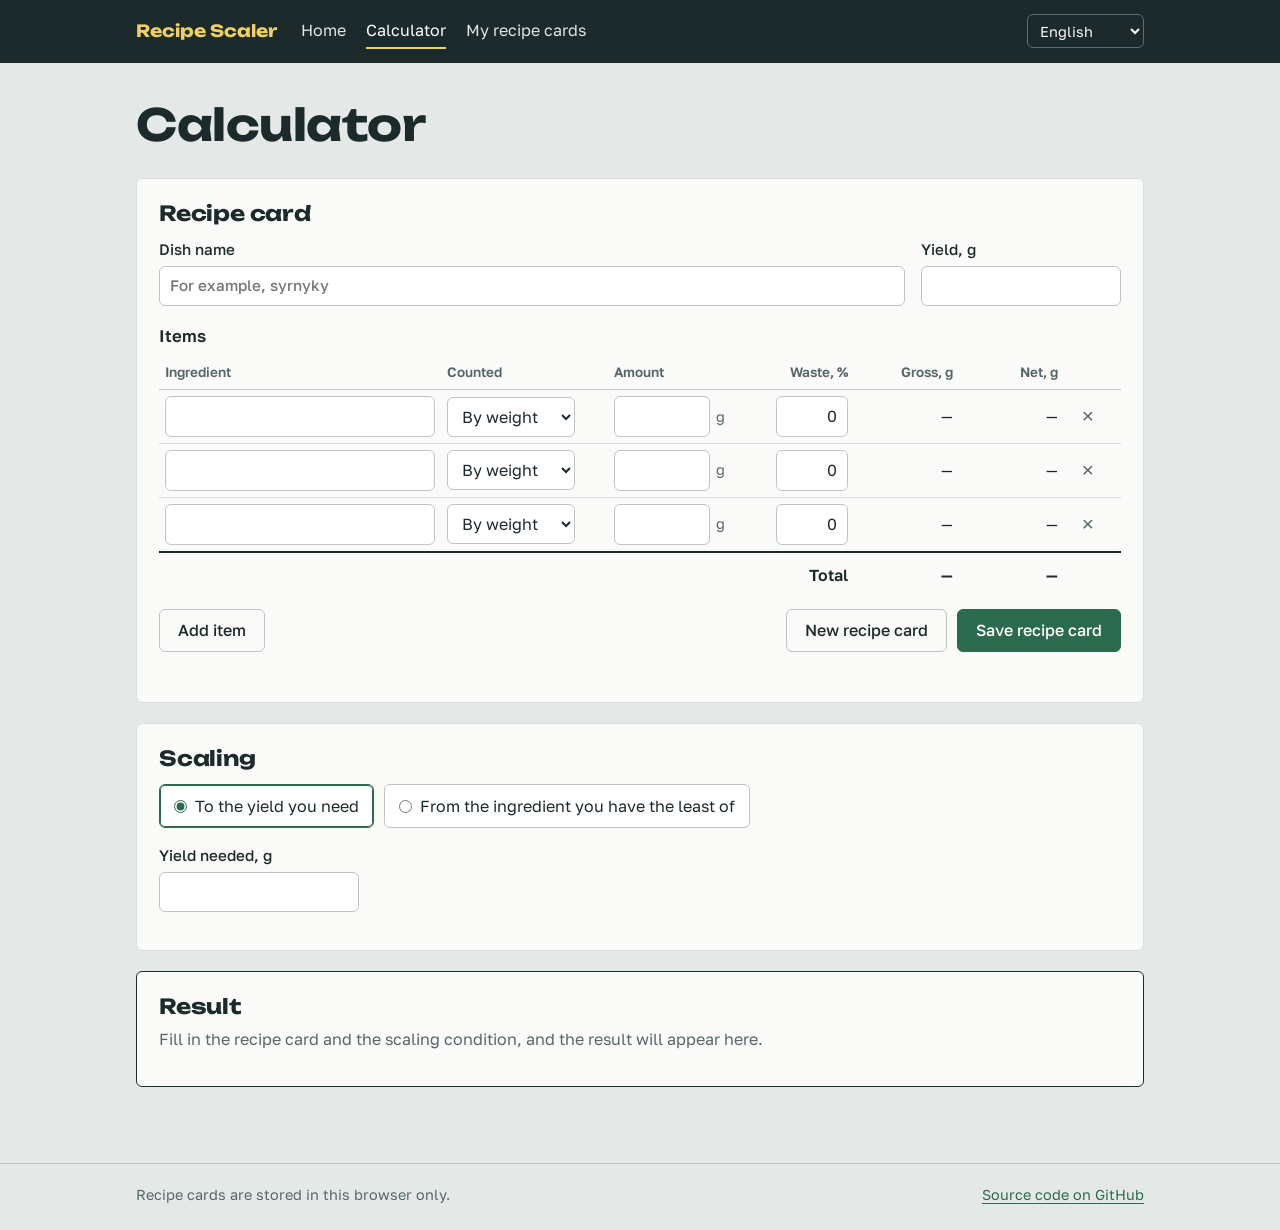
==== calculator.html @ b927e79c "Add Recipe Scaler: calculator, saved recipe cards, uk/en interface" ====
<!doctype html>
<html lang="en">
<head>
  <meta charset="utf-8">
  <meta name="viewport" content="width=device-width, initial-scale=1">
  <title>Calculator — Recipe Scaler</title>
  <link rel="icon" href="favicon.svg" type="image/svg+xml">
  <link rel="preconnect" href="https://fonts.googleapis.com">
  <link rel="preconnect" href="https://fonts.gstatic.com" crossorigin>
  <link href="https://fonts.googleapis.com/css2?family=Golos+Text:wght@400;500;600&family=Unbounded:wght@500;700&display=swap" rel="stylesheet">
  <link rel="stylesheet" href="css/style.css">
</head>
<body data-title="title.calculator" data-page="calculator">
  <a class="skip-link" href="#main">Skip to content</a>
  <header class="site-header">
    <div class="wrap header-row">
      <a class="brand" href="index.html">Recipe Scaler</a>
      <nav class="site-nav">
        <a href="index.html" data-i18n="nav.home">Home</a>
        <a href="calculator.html" aria-current="page" data-i18n="nav.calculator">Calculator</a>
        <a href="recipes.html" data-i18n="nav.cards">My recipe cards</a>
      </nav>
      <select id="lang-select" class="lang-select" data-i18n-aria-label="nav.language" aria-label="Interface language"></select>
    </div>
  </header>

  <main id="main" class="wrap page">
    <h1 data-i18n="calc.title">Calculator</h1>
    <p id="load-message" class="notice" hidden></p>

    <section class="panel" aria-labelledby="card-heading">
      <h2 id="card-heading" data-i18n="calc.card">Recipe card</h2>

      <div class="field-row">
        <label class="field field-wide">
          <span data-i18n="calc.name">Dish name</span>
          <input id="card-name" type="text" autocomplete="off" data-i18n-placeholder="calc.namePh">
        </label>
        <label class="field">
          <span data-i18n="calc.yield">Yield, g</span>
          <input id="card-yield" type="text" inputmode="decimal" autocomplete="off">
        </label>
      </div>

      <h3 data-i18n="calc.items">Items</h3>
      <div class="table-scroll">
        <table class="items-table">
          <thead>
            <tr>
              <th scope="col" data-i18n="col.name">Ingredient</th>
              <th scope="col" data-i18n="col.type">Counted</th>
              <th scope="col" data-i18n="col.amount">Amount</th>
              <th scope="col" class="num" data-i18n="col.waste">Waste, %</th>
              <th scope="col" class="num" data-i18n="col.gross">Gross, g</th>
              <th scope="col" class="num" data-i18n="col.net">Net, g</th>
              <th scope="col"><span class="visually-hidden" data-i18n="calc.removeItem">Remove item</span></th>
            </tr>
          </thead>
          <tbody id="items-body"></tbody>
          <tfoot>
            <tr>
              <th scope="row" colspan="4" data-i18n="calc.totals">Total</th>
              <td class="num" id="total-gross">—</td>
              <td class="num" id="total-net">—</td>
              <td></td>
            </tr>
          </tfoot>
        </table>
      </div>

      <div class="actions">
        <button type="button" class="button" id="add-item" data-i18n="calc.addItem">Add item</button>
        <span class="spacer"></span>
        <button type="button" class="button" id="new-card" data-i18n="calc.new">New recipe card</button>
        <button type="button" class="button button-primary" id="save-card" data-i18n="calc.save">Save recipe card</button>
      </div>
      <p id="save-status" class="status" role="status" aria-live="polite"></p>
    </section>

    <section class="panel" aria-labelledby="scale-heading">
      <h2 id="scale-heading" data-i18n="calc.scale">Scaling</h2>

      <fieldset class="modes">
        <legend class="visually-hidden" data-i18n="mode.legend">Scaling method</legend>
        <label class="mode">
          <input type="radio" name="mode" value="yield" checked>
          <span data-i18n="mode.yield">To the yield you need</span>
        </label>
        <label class="mode">
          <input type="radio" name="mode" value="limit">
          <span data-i18n="mode.limit">From the ingredient you have the least of</span>
        </label>
      </fieldset>

      <div class="field-row" id="mode-yield">
        <label class="field">
          <span data-i18n="calc.target">Yield needed, g</span>
          <input id="target-yield" type="text" inputmode="decimal" autocomplete="off">
        </label>
      </div>

      <div class="field-row" id="mode-limit" hidden>
        <label class="field field-wide">
          <span data-i18n="calc.limitItem">Ingredient</span>
          <select id="limit-item"></select>
        </label>
        <label class="field">
          <span id="limit-amount-label">Amount available, g</span>
          <input id="limit-amount" type="text" inputmode="decimal" autocomplete="off">
        </label>
      </div>
    </section>

    <section class="panel result" aria-labelledby="result-heading" aria-live="polite">
      <div class="result-head">
        <h2 id="result-heading" data-i18n="calc.result">Result</h2>
        <div id="factor-box" class="factor" hidden>
          <span class="tape" id="factor-value"></span>
          <span id="new-yield" class="new-yield"></span>
        </div>
      </div>
      <p id="result-waiting" class="muted" data-i18n="calc.waiting"></p>
      <div class="table-scroll" id="result-wrap" hidden>
        <table class="result-table">
          <thead>
            <tr>
              <th scope="col" data-i18n="col.name">Ingredient</th>
              <th scope="col" class="num" data-i18n="col.gross">Gross, g</th>
              <th scope="col" class="num" data-i18n="col.net">Net, g</th>
              <th scope="col" class="num" data-i18n="col.pieces">Pieces</th>
            </tr>
          </thead>
          <tbody id="result-body"></tbody>
          <tfoot>
            <tr>
              <th scope="row" data-i18n="calc.totals">Total</th>
              <td class="num" id="result-gross"></td>
              <td class="num" id="result-net"></td>
              <td></td>
            </tr>
          </tfoot>
        </table>
      </div>
    </section>
  </main>

  <footer class="site-footer">
    <div class="wrap footer-row">
      <span data-i18n="footer.note">Recipe cards are stored in this browser only.</span>
      <a href="https://github.com/patseluk-lang/recipe-scaler" data-i18n="footer.source">Source code on GitHub</a>
    </div>
  </footer>

  <script src="js/i18n.js"></script>
  <script src="js/scaler.js"></script>
  <script src="js/storage.js"></script>
  <script src="js/calculator.js"></script>
</body>
</html>
---- css/style.css ----
/* Recipe Scaler — styles.
   Palette: kitchen steel, recipe-card paper, basil green for actions,
   masking-tape yellow for the scaling factor (the tape chefs label containers with). */

:root {
  --steel: #e4e8e6;
  --paper: #fafbf9;
  --ink: #1c2a2c;
  --muted: #56666a;
  --line: #bcc6c3;
  --line-soft: #d7dedb;
  --basil: #2c6a4e;
  --basil-dark: #1f4f39;
  --tape: #f1d063;
  --tape-edge: #d9b648;
  --danger: #9e3527;
  --focus: #1f6fb2;

  --font-display: 'Unbounded', 'Arial Black', sans-serif;
  --font-body: 'Golos Text', 'Segoe UI', Arial, sans-serif;

  --radius: 6px;
  --wrap: 1040px;
}

*,
*::before,
*::after {
  box-sizing: border-box;
}

html {
  -webkit-text-size-adjust: 100%;
}

body {
  margin: 0;
  background: var(--steel);
  color: var(--ink);
  font-family: var(--font-body);
  font-size: 1rem;
  line-height: 1.55;
  min-height: 100vh;
  display: flex;
  flex-direction: column;
}

main {
  flex: 1;
}

h1,
h2,
h3 {
  line-height: 1.2;
  margin: 0 0 0.6em;
}

h1,
h2 {
  font-family: var(--font-display);
  font-weight: 700;
  letter-spacing: -0.01em;
}

h1 {
  font-size: clamp(1.75rem, 1.2rem + 2.4vw, 2.75rem);
}

h2 {
  font-size: 1.3rem;
}

h3 {
  font-size: 1.05rem;
  font-weight: 600;
}

p {
  margin: 0 0 1em;
}

a {
  color: var(--basil);
  text-underline-offset: 0.18em;
}

a:hover {
  color: var(--basil-dark);
}

:focus-visible {
  outline: 3px solid var(--focus);
  outline-offset: 2px;
}

.wrap {
  width: 100%;
  max-width: var(--wrap);
  margin: 0 auto;
  padding: 0 16px;
}

.visually-hidden {
  position: absolute !important;
  width: 1px;
  height: 1px;
  margin: -1px;
  padding: 0;
  overflow: hidden;
  clip: rect(0 0 0 0);
  white-space: nowrap;
  border: 0;
}

.file-button {
  position: relative;
}

.skip-link {
  position: absolute;
  left: 16px;
  top: -48px;
  background: var(--ink);
  color: var(--paper);
  padding: 8px 12px;
  border-radius: var(--radius);
  z-index: 10;
}

.skip-link:focus {
  top: 8px;
}

.muted {
  color: var(--muted);
}

[hidden] {
  display: none !important;
}

/* ---------- header and footer ---------- */

.site-header {
  background: var(--ink);
  color: var(--paper);
}

.header-row {
  display: flex;
  flex-wrap: wrap;
  align-items: center;
  gap: 8px 24px;
  padding-top: 14px;
  padding-bottom: 14px;
}

.brand {
  font-family: var(--font-display);
  font-weight: 700;
  font-size: 1.05rem;
  color: var(--tape);
  text-decoration: none;
}

.brand:hover {
  color: var(--tape);
}

.site-nav {
  display: flex;
  flex-wrap: wrap;
  gap: 4px 20px;
  margin-right: auto;
}

.site-nav a {
  color: #dfe6e3;
  text-decoration: none;
  padding: 4px 0;
  border-bottom: 2px solid transparent;
}

.site-nav a:hover {
  color: #fff;
}

.site-nav a[aria-current='page'] {
  color: #fff;
  border-bottom-color: var(--tape);
}

.site-header .lang-select {
  width: auto;
  min-height: 34px;
  font: inherit;
  font-size: 0.9rem;
  color: var(--paper);
  background: transparent;
  border: 1px solid #5d6e70;
  border-radius: var(--radius);
  padding: 4px 8px;
}

.lang-select option {
  color: var(--ink);
}

.site-footer {
  margin-top: 56px;
  border-top: 1px solid var(--line);
  color: var(--muted);
  font-size: 0.9rem;
}

.footer-row {
  display: flex;
  flex-wrap: wrap;
  justify-content: space-between;
  gap: 8px 24px;
  padding-top: 20px;
  padding-bottom: 24px;
}

/* ---------- buttons and fields ---------- */

.actions {
  display: flex;
  flex-wrap: wrap;
  align-items: center;
  gap: 10px;
  margin: 16px 0 8px;
}

.spacer {
  flex: 1;
}

.button {
  display: inline-flex;
  align-items: center;
  justify-content: center;
  min-height: 42px;
  padding: 8px 18px;
  font: inherit;
  font-weight: 500;
  color: var(--ink);
  background: var(--paper);
  border: 1px solid var(--line);
  border-radius: var(--radius);
  text-decoration: none;
  cursor: pointer;
}

.button:hover {
  border-color: var(--ink);
  color: var(--ink);
}

.button:disabled {
  opacity: 0.5;
  cursor: not-allowed;
}

.button-primary {
  background: var(--basil);
  border-color: var(--basil);
  color: #fff;
}

.button-primary:hover {
  background: var(--basil-dark);
  border-color: var(--basil-dark);
  color: #fff;
}

.button-danger {
  color: var(--danger);
}

.button-danger:hover {
  border-color: var(--danger);
  color: var(--danger);
}

.file-button:focus-within {
  outline: 3px solid var(--focus);
  outline-offset: 2px;
}

input[type='text'],
select {
  font: inherit;
  color: var(--ink);
  background: #fff;
  border: 1px solid var(--line);
  border-radius: var(--radius);
  padding: 7px 10px;
  min-height: 40px;
  width: 100%;
}

input[type='text']:focus,
select:focus {
  border-color: var(--ink);
}

input[aria-invalid='true'],
select[aria-invalid='true'] {
  border-color: var(--danger);
  box-shadow: 0 0 0 1px var(--danger);
  background: #fff6f4;
}

.field-row {
  display: flex;
  flex-wrap: wrap;
  gap: 12px 16px;
  margin-bottom: 20px;
}

.field {
  display: flex;
  flex-direction: column;
  gap: 4px;
  flex: 0 1 200px;
  font-weight: 500;
  font-size: 0.95rem;
}

.field-wide {
  flex: 1 1 280px;
}

.status {
  min-height: 1.5em;
  margin: 4px 0 0;
  color: var(--basil);
  font-weight: 500;
}

.status-error {
  color: var(--danger);
}

.notice {
  padding: 12px 16px;
  background: #fff6f4;
  border-left: 4px solid var(--danger);
  border-radius: var(--radius);
}

/* ---------- the tape label ---------- */

.tape {
  display: inline-block;
  padding: 6px 18px;
  background: var(--tape);
  color: var(--ink);
  font-family: var(--font-display);
  font-weight: 700;
  font-variant-numeric: tabular-nums;
  white-space: nowrap;
  transform: rotate(-2deg);
  /* torn ends of a strip of masking tape */
  clip-path: polygon(2% 0, 98% 0, 100% 15%, 97% 32%, 100% 50%, 97% 68%, 100% 85%, 98% 100%, 2% 100%, 0 85%, 3% 68%, 0 50%, 3% 32%, 0 15%);
  box-shadow: inset 0 -2px 0 var(--tape-edge);
}

/* ---------- home ---------- */

.hero {
  display: grid;
  grid-template-columns: minmax(0, 1.25fr) minmax(0, 0.9fr);
  gap: 40px;
  align-items: center;
  padding-top: 56px;
  padding-bottom: 32px;
}

.hero h1 {
  max-width: 16ch;
}

.lead {
  font-size: 1.15rem;
  max-width: 52ch;
  color: #2f3f42;
}

.ticket {
  position: relative;
  margin: 0;
  padding: 28px 22px 20px;
  background: var(--paper);
  border-radius: 2px;
  box-shadow: 0 1px 0 var(--line), 0 14px 30px -18px rgba(28, 42, 44, 0.45);
  /* perforated top edge of a kitchen ticket */
  background-image: radial-gradient(circle at 8px -2px, var(--steel) 5px, transparent 5.5px);
  background-size: 16px 12px;
  background-repeat: repeat-x;
  transform: rotate(1deg);
}

.ticket-head {
  display: flex;
  justify-content: space-between;
  gap: 12px;
  border-bottom: 2px solid var(--ink);
  padding-bottom: 10px;
  margin-bottom: 8px;
}

.ticket-name {
  font-family: var(--font-display);
  font-weight: 700;
  font-size: 1.15rem;
}

.ticket-yield {
  text-align: right;
  font-size: 0.85rem;
  color: var(--muted);
}

.tape-hero {
  position: absolute;
  right: -14px;
  top: 70px;
  font-size: 1.4rem;
  transform: rotate(-6deg);
}

.ticket-table {
  width: 100%;
  border-collapse: collapse;
  margin-top: 26px;
  font-variant-numeric: tabular-nums;
}

.ticket-table td {
  padding: 7px 0;
  border-bottom: 1px dashed var(--line);
}

.ticket-table .old {
  color: var(--muted);
  text-decoration: line-through;
  text-decoration-color: rgba(86, 102, 106, 0.6);
  padding-right: 14px;
}

.ticket-table td.num:last-child {
  font-weight: 600;
  width: 4.5em;
}

.section {
  padding-top: 40px;
}

.steps {
  list-style: none;
  counter-reset: step;
  padding: 0;
  margin: 0;
  display: grid;
  grid-template-columns: repeat(3, minmax(0, 1fr));
  gap: 24px;
}

.steps li {
  counter-increment: step;
  border-top: 2px solid var(--ink);
  padding-top: 14px;
}

.steps li::before {
  content: counter(step);
  display: block;
  font-family: var(--font-display);
  font-weight: 700;
  font-size: 1.6rem;
  color: var(--basil);
  margin-bottom: 6px;
}

.steps p {
  color: #2f3f42;
  max-width: 40ch;
}

.rules {
  margin: 0;
  padding-left: 1.2em;
  max-width: 70ch;
}

.rules li {
  margin-bottom: 10px;
}

/* ---------- calculator ---------- */

.page {
  padding-top: 36px;
}

.panel {
  background: var(--paper);
  border: 1px solid var(--line-soft);
  border-radius: var(--radius);
  padding: 22px 22px 18px;
  margin-bottom: 20px;
}

.table-scroll {
  position: relative; /* keeps visually hidden labels inside the scroll area */
  overflow-x: auto;
  margin: 0 -4px;
  padding: 0 4px;
}

table {
  font-variant-numeric: tabular-nums;
}

.items-table,
.result-table {
  width: 100%;
  border-collapse: collapse;
}

.items-table {
  min-width: 820px;
}

.items-table th,
.result-table th {
  text-align: left;
  font-size: 0.85rem;
  font-weight: 600;
  color: var(--muted);
  padding: 6px 6px;
  border-bottom: 1px solid var(--line);
}

.items-table td {
  padding: 6px;
  border-bottom: 1px solid var(--line-soft);
  vertical-align: middle;
}

.items-table tfoot th,
.items-table tfoot td,
.result-table tfoot th,
.result-table tfoot td {
  color: var(--ink);
  font-weight: 600;
  border-bottom: none;
  border-top: 2px solid var(--ink);
  padding-top: 10px;
}

.items-table tfoot th {
  text-align: right;
}

.items-table tfoot th,
.result-table tfoot th {
  font-size: 1rem;
}

.num {
  text-align: right;
}

th.num {
  text-align: right;
}

.computed {
  white-space: nowrap;
  min-width: 5.5em;
}

.items-table input.input-name {
  min-width: 160px;
}

.items-table select {
  width: auto;
  min-width: 128px;
}

.items-table input.input-num {
  text-align: right;
  width: 96px;
}

.items-table input.input-short {
  width: 72px;
}

.amount {
  display: flex;
  align-items: center;
  gap: 6px;
  white-space: nowrap;
}

.unit {
  color: var(--muted);
  font-size: 0.9rem;
}

.icon-button {
  width: 36px;
  height: 36px;
  font-size: 1.3rem;
  line-height: 1;
  color: var(--muted);
  background: transparent;
  border: 1px solid transparent;
  border-radius: var(--radius);
  cursor: pointer;
}

.icon-button:hover {
  color: var(--danger);
  border-color: var(--line);
}

.modes {
  border: 0;
  padding: 0;
  margin: 0 0 16px;
  display: flex;
  flex-wrap: wrap;
  gap: 10px;
}

.mode {
  display: flex;
  align-items: center;
  gap: 8px;
  padding: 9px 14px;
  border: 1px solid var(--line);
  border-radius: var(--radius);
  background: #fff;
  cursor: pointer;
}

.mode:has(input:checked) {
  border-color: var(--basil);
  box-shadow: inset 0 0 0 1px var(--basil);
}

.mode input {
  accent-color: var(--basil);
  margin: 0;
}

.result {
  border-color: var(--ink);
}

.result-head {
  display: flex;
  flex-wrap: wrap;
  align-items: center;
  justify-content: space-between;
  gap: 12px 24px;
  margin-bottom: 8px;
}

.result-head h2 {
  margin: 0;
}

.factor {
  display: flex;
  flex-wrap: wrap;
  align-items: center;
  gap: 8px 18px;
}

.factor .tape {
  font-size: 1.25rem;
}

.new-yield {
  font-weight: 600;
}

.result-table td,
.result-table tbody th {
  padding: 9px 6px;
  border-bottom: 1px dashed var(--line);
}

.result-table tbody th {
  color: var(--ink);
  font-size: 1rem;
  font-weight: 500;
}

.result-table td:nth-child(3) {
  font-weight: 600;
}

/* ---------- my recipe cards ---------- */

.hint {
  max-width: 70ch;
  font-size: 0.95rem;
}

.empty {
  padding: 28px 22px;
  background: var(--paper);
  border: 1px dashed var(--line);
  border-radius: var(--radius);
}

.card-list {
  list-style: none;
  margin: 16px 0 0;
  padding: 0;
  display: grid;
  gap: 12px;
}

.card-item {
  display: flex;
  flex-wrap: wrap;
  align-items: center;
  justify-content: space-between;
  gap: 12px 24px;
  background: var(--paper);
  border: 1px solid var(--line-soft);
  border-left: 6px solid var(--tape);
  border-radius: var(--radius);
  padding: 16px 18px;
}

.card-title {
  font-size: 1.1rem;
  margin: 0 0 4px;
}

.card-title a {
  color: var(--ink);
}

.card-meta {
  margin: 0;
  font-size: 0.95rem;
}

.card-actions {
  display: flex;
  gap: 8px;
}

/* ---------- small screens ---------- */

@media (max-width: 760px) {
  .hero {
    grid-template-columns: minmax(0, 1fr);
    padding-top: 32px;
    gap: 32px;
  }

  .ticket {
    transform: none;
  }

  .tape-hero {
    right: 8px;
  }

  .steps {
    grid-template-columns: minmax(0, 1fr);
  }

  .panel {
    padding: 18px 14px 14px;
  }

  .actions .spacer {
    display: none;
  }
}

@media (prefers-reduced-motion: reduce) {
  * {
    scroll-behavior: auto !important;
  }
}

@media print {
  .site-header,
  .site-footer,
  .actions,
  .modes,
  .icon-button {
    display: none;
  }

  body {
    background: #fff;
  }
}
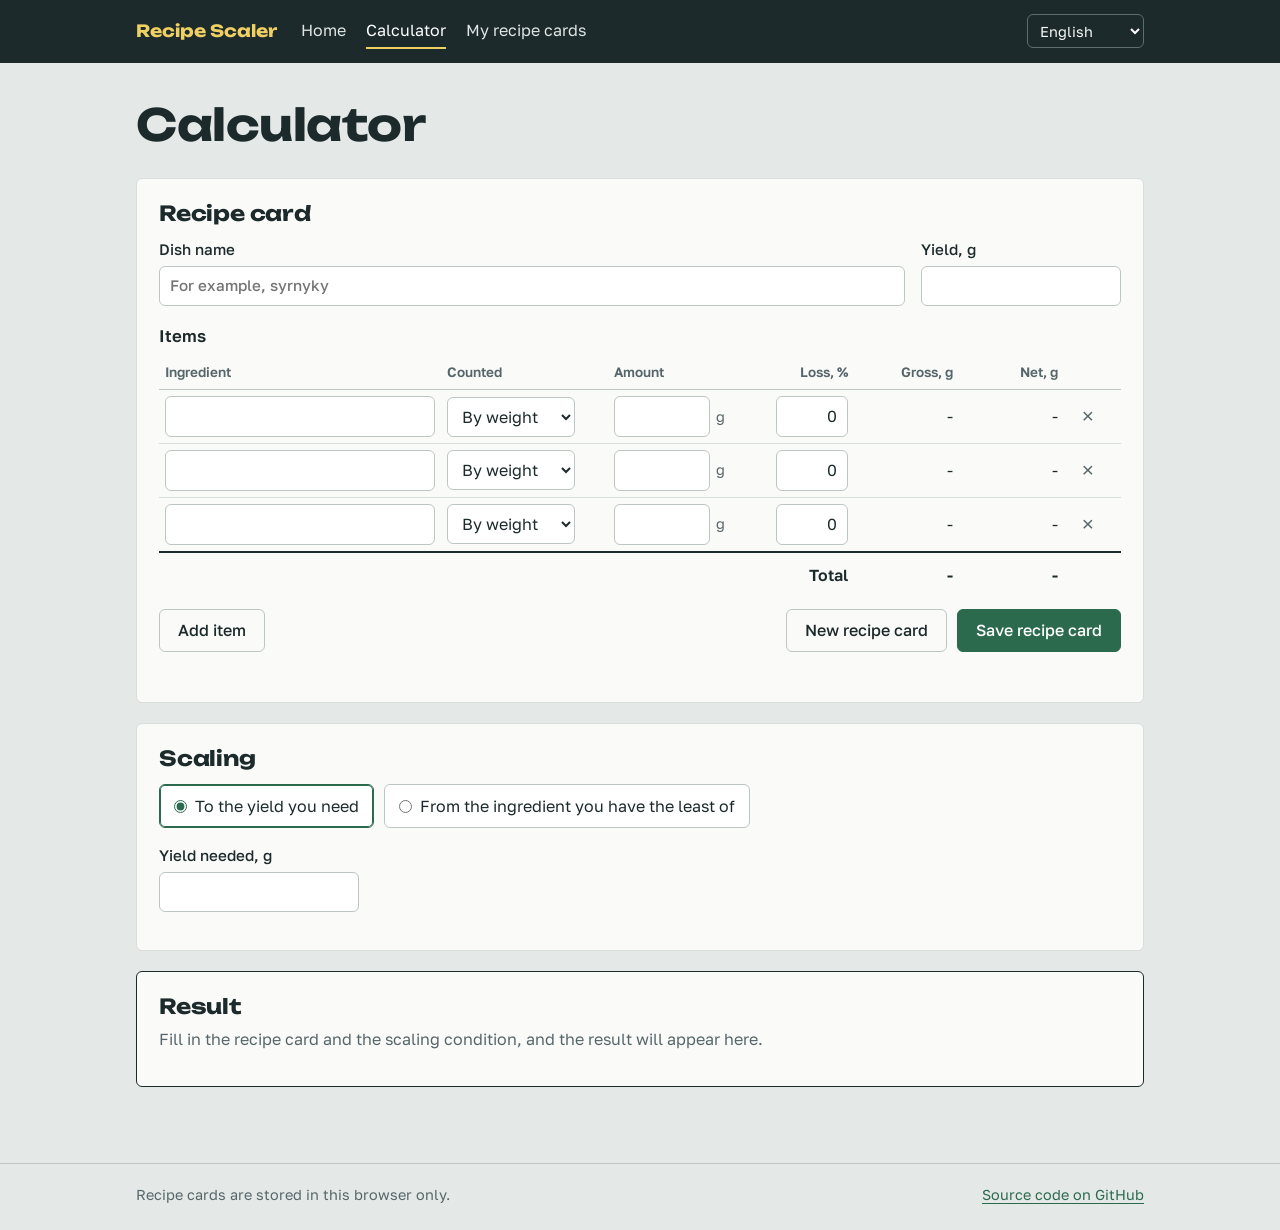
==== commit 6cdd1d29: "Clean up comments, remove unused code" ====
--- a/calculator.html
+++ b/calculator.html
@@ -3,7 +3,7 @@
 <head>
   <meta charset="utf-8">
   <meta name="viewport" content="width=device-width, initial-scale=1">
-  <title>Calculator — Recipe Scaler</title>
+  <title>Calculator | Recipe Scaler</title>
   <link rel="icon" href="favicon.svg" type="image/svg+xml">
   <link rel="preconnect" href="https://fonts.googleapis.com">
   <link rel="preconnect" href="https://fonts.gstatic.com" crossorigin>
@@ -60,8 +60,8 @@
           <tfoot>
             <tr>
               <th scope="row" colspan="4" data-i18n="calc.totals">Total</th>
-              <td class="num" id="total-gross">—</td>
-              <td class="num" id="total-net">—</td>
+              <td class="num" id="total-gross">-</td>
+              <td class="num" id="total-net">-</td>
               <td></td>
             </tr>
           </tfoot>
--- a/css/style.css
+++ b/css/style.css
@@ -1,6 +1,5 @@
-/* Recipe Scaler — styles.
-   Palette: kitchen steel, recipe-card paper, basil green for actions,
-   masking-tape yellow for the scaling factor (the tape chefs label containers with). */
+/* Colours: steel background, paper cards, green for actions,
+   yellow "masking tape" for the scaling factor. */
 
 :root {
   --steel: #e4e8e6;
@@ -140,8 +139,6 @@
   display: none !important;
 }
 
-/* ---------- header and footer ---------- */
-
 .site-header {
   background: var(--ink);
   color: var(--paper);
@@ -223,8 +220,6 @@
   padding-bottom: 24px;
 }
 
-/* ---------- buttons and fields ---------- */
-
 .actions {
   display: flex;
   flex-wrap: wrap;
@@ -351,8 +346,6 @@
   border-radius: var(--radius);
 }
 
-/* ---------- the tape label ---------- */
-
 .tape {
   display: inline-block;
   padding: 6px 18px;
@@ -363,12 +356,9 @@
   font-variant-numeric: tabular-nums;
   white-space: nowrap;
   transform: rotate(-2deg);
-  /* torn ends of a strip of masking tape */
   clip-path: polygon(2% 0, 98% 0, 100% 15%, 97% 32%, 100% 50%, 97% 68%, 100% 85%, 98% 100%, 2% 100%, 0 85%, 3% 68%, 0 50%, 3% 32%, 0 15%);
   box-shadow: inset 0 -2px 0 var(--tape-edge);
 }
-
-/* ---------- home ---------- */
 
 .hero {
   display: grid;
@@ -396,7 +386,6 @@
   background: var(--paper);
   border-radius: 2px;
   box-shadow: 0 1px 0 var(--line), 0 14px 30px -18px rgba(28, 42, 44, 0.45);
-  /* perforated top edge of a kitchen ticket */
   background-image: radial-gradient(circle at 8px -2px, var(--steel) 5px, transparent 5.5px);
   background-size: 16px 12px;
   background-repeat: repeat-x;
@@ -501,8 +490,6 @@
   margin-bottom: 10px;
 }
 
-/* ---------- calculator ---------- */
-
 .page {
   padding-top: 36px;
 }
@@ -710,8 +697,6 @@
   font-weight: 600;
 }
 
-/* ---------- my recipe cards ---------- */
-
 .hint {
   max-width: 70ch;
   font-size: 0.95rem;
@@ -764,8 +749,6 @@
   gap: 8px;
 }
 
-/* ---------- small screens ---------- */
-
 @media (max-width: 760px) {
   .hero {
     grid-template-columns: minmax(0, 1fr);
@@ -791,12 +774,6 @@
 
   .actions .spacer {
     display: none;
-  }
-}
-
-@media (prefers-reduced-motion: reduce) {
-  * {
-    scroll-behavior: auto !important;
   }
 }
 
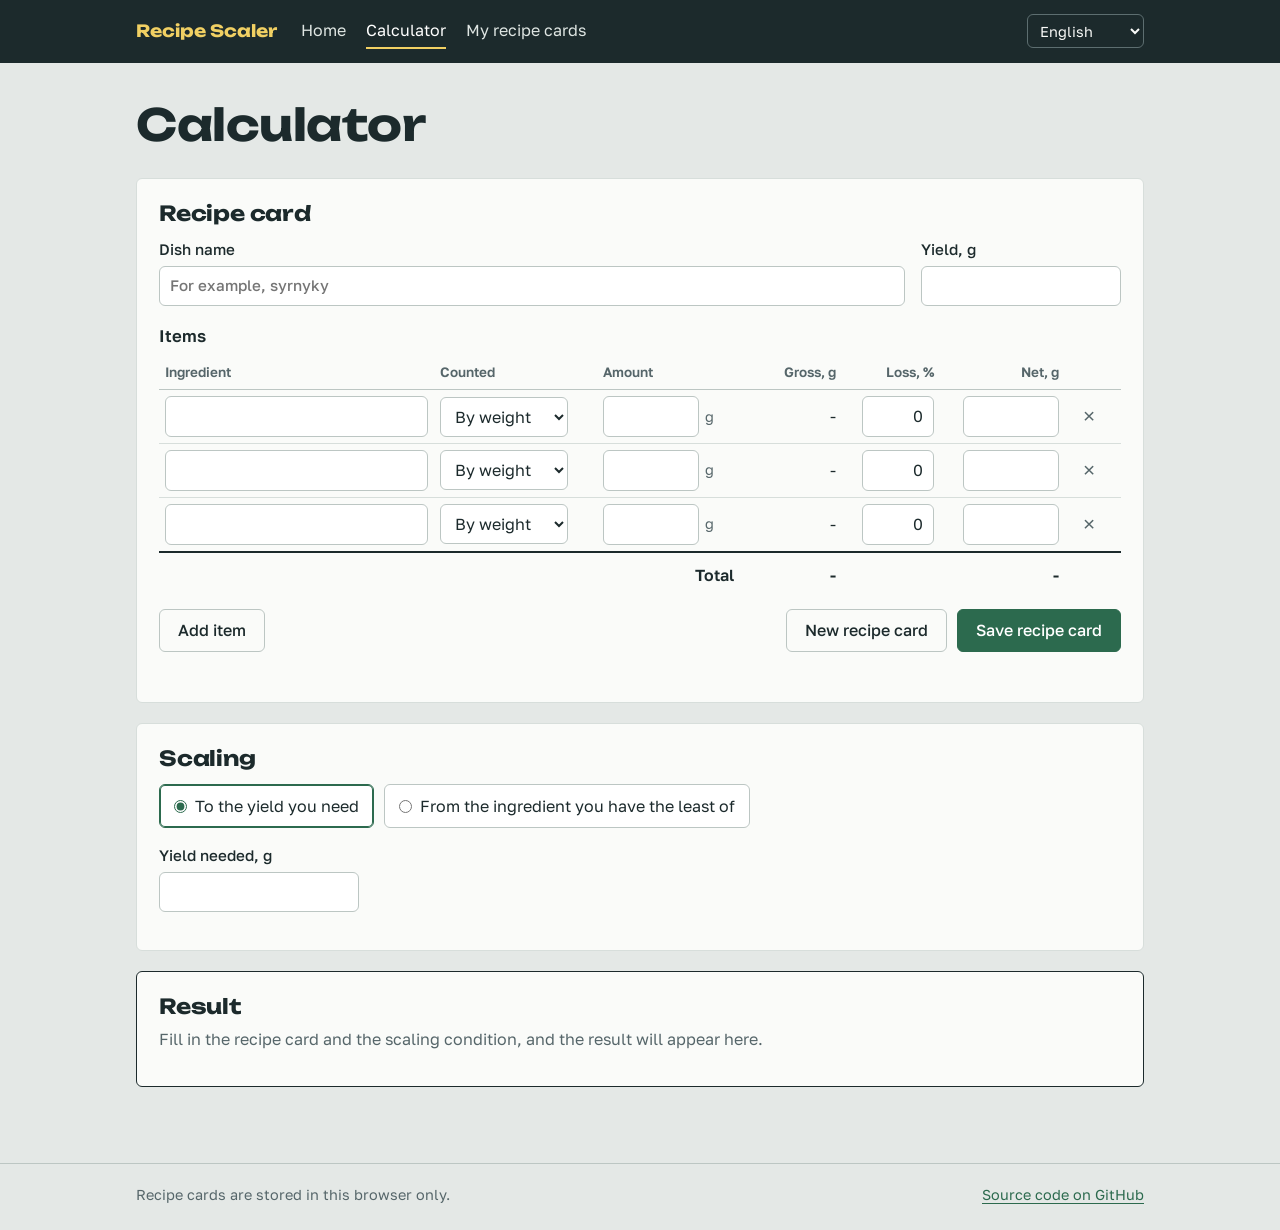
==== commit 1b1a5158: "Enter net weight to calculate loss percentage" ====
--- a/calculator.html
+++ b/calculator.html
@@ -50,8 +50,8 @@
               <th scope="col" data-i18n="col.name">Ingredient</th>
               <th scope="col" data-i18n="col.type">Counted</th>
               <th scope="col" data-i18n="col.amount">Amount</th>
-              <th scope="col" class="num" data-i18n="col.waste">Waste, %</th>
               <th scope="col" class="num" data-i18n="col.gross">Gross, g</th>
+              <th scope="col" class="num" data-i18n="col.waste">Loss, %</th>
               <th scope="col" class="num" data-i18n="col.net">Net, g</th>
               <th scope="col"><span class="visually-hidden" data-i18n="calc.removeItem">Remove item</span></th>
             </tr>
@@ -59,8 +59,9 @@
           <tbody id="items-body"></tbody>
           <tfoot>
             <tr>
-              <th scope="row" colspan="4" data-i18n="calc.totals">Total</th>
+              <th scope="row" colspan="3" data-i18n="calc.totals">Total</th>
               <td class="num" id="total-gross">-</td>
+              <td></td>
               <td class="num" id="total-net">-</td>
               <td></td>
             </tr>
